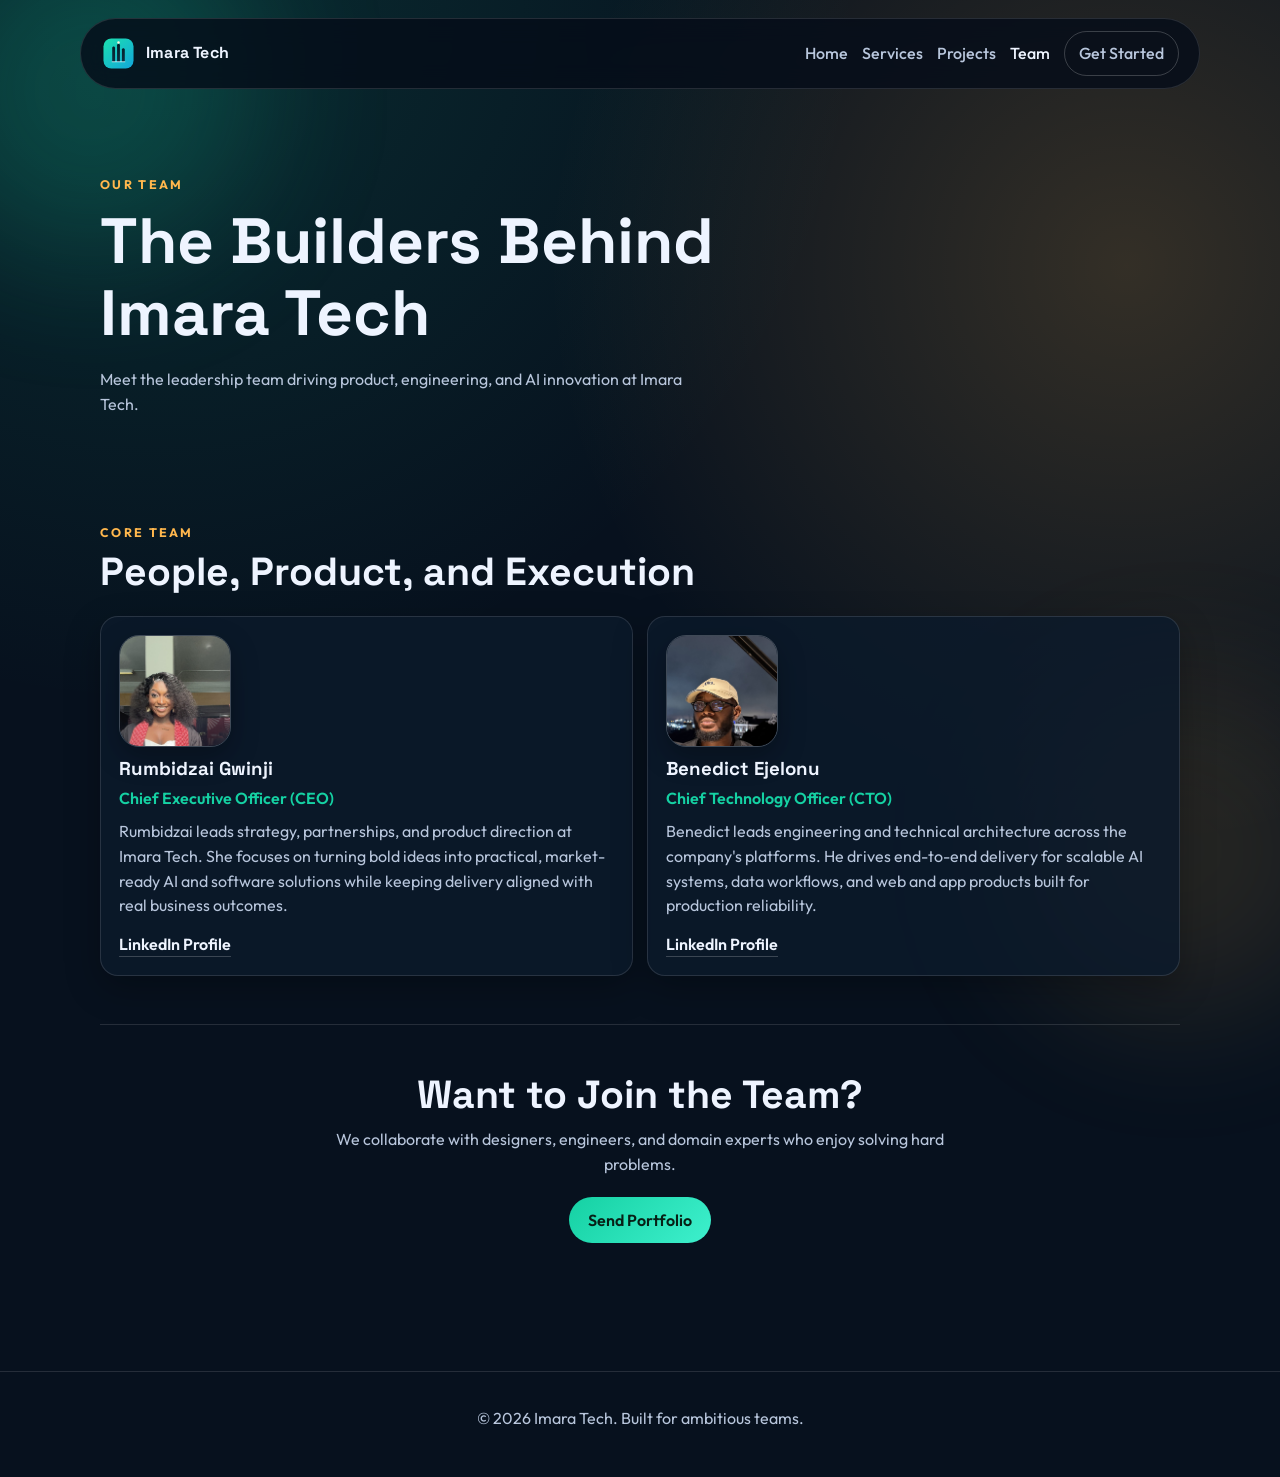
==== team.html @ db025b2d "initial site" ====
<!DOCTYPE html>
<html lang="en">
<head>
  <meta charset="UTF-8" />
  <meta name="viewport" content="width=device-width, initial-scale=1.0" />
  <title>Team | Imara Tech</title>
  <meta name="description" content="Meet the people building AI, software, and data solutions at Imara Tech." />
  <link rel="preconnect" href="https://fonts.googleapis.com" />
  <link rel="preconnect" href="https://fonts.gstatic.com" crossorigin />
  <link href="https://fonts.googleapis.com/css2?family=Outfit:wght@400;500;600;700;800&family=Space+Grotesk:wght@500;700&display=swap" rel="stylesheet" />
  <link rel="stylesheet" href="styles.css?v=20260306a" />
</head>
<body>
  <div class="bg-orb orb-a" aria-hidden="true"></div>
  <div class="bg-orb orb-b" aria-hidden="true"></div>

  <header class="site-header">
    <a href="index.html" class="brand">
      <span class="brand-mark">
        <img class="brand-mark-img" src="assets/logo/imara-mark.svg" alt="Imara Tech logo" />
      </span>
      <span class="brand-text">Imara Tech</span>
    </a>
    <button class="menu-btn" id="menu-btn" aria-label="Toggle navigation">Menu</button>
    <nav id="main-nav" class="main-nav">
      <a href="index.html#home">Home</a>
      <a href="index.html#services">Services</a>
      <a href="index.html#projects">Projects</a>
      <a href="team.html" class="active-link">Team</a>
      <a href="index.html#contact" class="nav-cta">Get Started</a>
    </nav>
  </header>

  <main>
    <section class="hero slim reveal">
      <p class="eyebrow">Our Team</p>
      <h1>The Builders Behind Imara Tech</h1>
      <p class="hero-copy">Meet the leadership team driving product, engineering, and AI innovation at Imara Tech.</p>
    </section>

    <section class="section reveal">
      <div class="section-head">
        <p class="eyebrow">Core Team</p>
        <h2>People, Product, and Execution</h2>
      </div>
      <div id="team-grid" class="team-grid"></div>
    </section>

    <section class="section cta reveal">
      <h2>Want to Join the Team?</h2>
      <p>We collaborate with designers, engineers, and domain experts who enjoy solving hard problems.</p>
      <a class="btn btn-primary" href="mailto:hello@imaratech.com">Send Portfolio</a>
    </section>
  </main>

  <footer class="site-footer">
    <p>&copy; <span id="year"></span> Imara Tech. Built for ambitious teams.</p>
  </footer>

  <script src="script.js?v=20260306a"></script>
</body>
</html>
---- styles.css ----
:root {
  --bg: #07111e;
  --bg-soft: #0f1e33;
  --surface: rgba(12, 26, 43, 0.82);
  --text: #eef4ff;
  --muted: #b8c6dc;
  --brand: #15d1a3;
  --brand-dark: #0cae88;
  --accent: #ffb74d;
  --line: rgba(255, 255, 255, 0.12);
  --max-width: 1120px;
  --radius: 18px;
  --shadow: 0 12px 35px rgba(0, 0, 0, 0.28);
}

* {
  box-sizing: border-box;
}

html {
  scroll-behavior: smooth;
}

body {
  margin: 0;
  font-family: "Outfit", sans-serif;
  background:
    radial-gradient(circle at 12% 0%, rgba(21, 209, 163, 0.14), transparent 38%),
    radial-gradient(circle at 88% 18%, rgba(255, 183, 77, 0.18), transparent 35%),
    var(--bg);
  color: var(--text);
  line-height: 1.55;
  overflow-x: hidden;
}

.bg-orb {
  position: fixed;
  width: 340px;
  height: 340px;
  border-radius: 50%;
  filter: blur(70px);
  z-index: -1;
  opacity: 0.5;
}

.orb-a {
  top: -80px;
  left: -80px;
  background: rgba(21, 209, 163, 0.38);
}

.orb-b {
  right: -70px;
  bottom: -120px;
  background: rgba(255, 183, 77, 0.24);
}

.site-header {
  max-width: var(--max-width);
  margin: 18px auto 0;
  padding: 12px 20px;
  border: 1px solid var(--line);
  border-radius: 999px;
  background: rgba(5, 13, 25, 0.82);
  backdrop-filter: blur(12px);
  display: flex;
  align-items: center;
  justify-content: space-between;
  gap: 16px;
  position: sticky;
  top: 10px;
  z-index: 30;
}

.brand {
  display: inline-flex;
  align-items: center;
  gap: 10px;
  text-decoration: none;
  color: var(--text);
  font-family: "Space Grotesk", sans-serif;
  font-weight: 700;
}

.brand-mark {
  width: 35px;
  height: 35px;
  border-radius: 10px;
  display: grid;
  place-items: center;
  overflow: hidden;
}

.brand-mark-img {
  width: 100%;
  height: 100%;
  display: block;
  object-fit: cover;
}

.brand-text {
  letter-spacing: 0.2px;
}

.main-nav {
  display: flex;
  align-items: center;
  gap: 14px;
}

.main-nav a {
  color: var(--muted);
  text-decoration: none;
  font-weight: 500;
  transition: color 0.25s ease;
}

.main-nav a:hover,
.main-nav a.active-link {
  color: var(--text);
}

.nav-cta {
  padding: 9px 14px;
  border-radius: 999px;
  border: 1px solid rgba(255, 255, 255, 0.2);
}

.menu-btn {
  display: none;
  border: 1px solid var(--line);
  background: rgba(255, 255, 255, 0.04);
  color: var(--text);
  border-radius: 10px;
  padding: 8px 12px;
  font-family: inherit;
}

main {
  max-width: var(--max-width);
  margin: 0 auto;
  padding: 30px 20px 80px;
}

.hero {
  padding: 80px 0 58px;
  max-width: 760px;
}

.hero.slim {
  padding-top: 56px;
}

.origin-note {
  margin: 0 0 14px;
  padding: 12px 14px;
  border: 1px solid rgba(255, 255, 255, 0.2);
  border-radius: 12px;
  background: rgba(255, 255, 255, 0.04);
  color: var(--muted);
  max-width: 720px;
}

.origin-note strong {
  color: var(--text);
}

.eyebrow {
  margin: 0;
  text-transform: uppercase;
  letter-spacing: 2.3px;
  color: var(--accent);
  font-size: 0.78rem;
  font-weight: 700;
}

h1,
h2,
h3 {
  font-family: "Space Grotesk", sans-serif;
  line-height: 1.12;
  margin: 0;
}

h1 {
  margin-top: 12px;
  font-size: clamp(2rem, 5vw, 4rem);
}

h2 {
  font-size: clamp(1.55rem, 3.2vw, 2.45rem);
}

.hero-copy {
  margin: 18px 0 0;
  color: var(--muted);
  max-width: 620px;
}

.typing-line {
  margin: 20px 0 0;
  font-size: 1.1rem;
  font-weight: 600;
}

#typed-service {
  color: var(--brand);
}

.cursor {
  animation: blink 0.95s step-end infinite;
  color: var(--brand);
}

@keyframes blink {
  50% {
    opacity: 0;
  }
}

.hero-actions {
  margin-top: 28px;
  display: flex;
  gap: 12px;
  flex-wrap: wrap;
}

.btn {
  display: inline-flex;
  align-items: center;
  justify-content: center;
  border-radius: 999px;
  text-decoration: none;
  padding: 11px 19px;
  font-weight: 600;
}

.btn-primary {
  color: #072016;
  background: linear-gradient(135deg, var(--brand), #3ef0cd);
}

.btn-primary:hover {
  background: linear-gradient(135deg, #0fcb9f, #2de0bf);
}

.btn-ghost {
  color: var(--text);
  border: 1px solid rgba(255, 255, 255, 0.25);
  background: rgba(255, 255, 255, 0.03);
}

.section {
  padding: 48px 0;
}

.section-head {
  margin-bottom: 22px;
}

.section-head h2 {
  margin-top: 8px;
}

.card {
  border: 1px solid var(--line);
  background: var(--surface);
  border-radius: var(--radius);
  box-shadow: var(--shadow);
}

.service-grid {
  display: grid;
  grid-template-columns: repeat(auto-fit, minmax(220px, 1fr));
  gap: 14px;
}

.service-card {
  padding: 20px;
  transition: transform 0.25s ease, border-color 0.25s ease;
  transform-style: preserve-3d;
}

.service-card h3 {
  margin-bottom: 8px;
  color: var(--text);
}

.service-card p {
  margin: 0;
  color: var(--muted);
}

.service-card:hover {
  border-color: rgba(21, 209, 163, 0.56);
}

.stats {
  display: grid;
  grid-template-columns: repeat(auto-fit, minmax(180px, 1fr));
  gap: 14px;
}

.stat {
  padding: 22px;
  text-align: center;
}

.counter {
  display: block;
  font-family: "Space Grotesk", sans-serif;
  font-size: 2rem;
  font-weight: 700;
  color: var(--brand);
}

.stat p {
  margin: 5px 0 0;
  color: var(--muted);
}

.testimonial-wrap {
  display: grid;
  grid-template-columns: auto 1fr auto;
  align-items: center;
  gap: 12px;
  padding: 20px;
}

.slide {
  min-height: 190px;
}

.slide h3 {
  margin-bottom: 7px;
}

.project-meta {
  margin: 0;
  color: var(--brand);
  font-weight: 600;
}

blockquote {
  margin: 16px 0 0;
  padding-left: 14px;
  border-left: 3px solid rgba(255, 255, 255, 0.2);
  color: var(--text);
}

.quote-author {
  margin-top: 10px;
  color: var(--muted);
}

.project-link-wrap {
  margin: 16px 0 0;
}

.project-link {
  display: inline-flex;
  text-decoration: none;
  border-radius: 999px;
  border: 1px solid rgba(255, 255, 255, 0.25);
  color: var(--text);
  padding: 8px 14px;
  font-weight: 600;
  transition: border-color 0.2s ease, color 0.2s ease, transform 0.2s ease;
}

.project-link:hover {
  color: var(--brand);
  border-color: rgba(21, 209, 163, 0.56);
  transform: translateY(-1px);
}

.slider-btn {
  border: 1px solid var(--line);
  background: rgba(255, 255, 255, 0.04);
  color: var(--text);
  width: 38px;
  height: 38px;
  border-radius: 50%;
  cursor: pointer;
}

.slider-dots {
  margin-top: 14px;
  display: flex;
  gap: 8px;
  justify-content: center;
}

.dot {
  width: 9px;
  height: 9px;
  border-radius: 50%;
  background: rgba(255, 255, 255, 0.32);
  border: none;
  cursor: pointer;
}

.dot.active {
  background: var(--brand);
}

.team-grid {
  display: grid;
  grid-template-columns: repeat(auto-fit, minmax(230px, 1fr));
  gap: 14px;
}

.team-card {
  padding: 18px;
}

.avatar-wrap {
  width: 112px;
  height: 112px;
  margin-bottom: 12px;
}

.avatar-photo {
  width: 100%;
  height: 100%;
  border-radius: 20px;
  object-fit: cover;
  border: 1px solid rgba(255, 255, 255, 0.22);
  box-shadow: 0 10px 28px rgba(0, 0, 0, 0.28);
}

.avatar {
  width: 100%;
  height: 100%;
  border-radius: 20px;
  background: linear-gradient(135deg, rgba(21, 209, 163, 0.88), rgba(255, 183, 77, 0.88));
  display: grid;
  place-items: center;
  color: #062018;
  font-weight: 700;
  font-family: "Space Grotesk", sans-serif;
}

.team-role {
  margin: 6px 0 8px;
  color: var(--brand);
  font-weight: 600;
}

.team-bio {
  margin: 0;
  color: var(--muted);
}

.team-link-wrap {
  margin: 14px 0 0;
}

.team-link {
  color: var(--text);
  text-decoration: none;
  font-weight: 600;
  border-bottom: 1px solid rgba(255, 255, 255, 0.2);
  padding-bottom: 2px;
}

.team-link:hover {
  color: var(--brand);
}

.cta {
  text-align: center;
  border-top: 1px solid var(--line);
}

.cta h2 {
  margin-bottom: 10px;
}

.cta p {
  color: var(--muted);
  margin: 0 auto 20px;
  max-width: 680px;
}

.site-footer {
  border-top: 1px solid var(--line);
  text-align: center;
  padding: 18px 20px 30px;
  color: var(--muted);
}

.reveal {
  opacity: 0;
  transform: translateY(28px);
  transition: opacity 0.65s ease, transform 0.65s ease;
}

.reveal.visible {
  opacity: 1;
  transform: translateY(0);
}

@media (max-width: 860px) {
  .menu-btn {
    display: inline-flex;
  }

  .main-nav {
    position: absolute;
    top: 64px;
    left: 12px;
    right: 12px;
    border: 1px solid var(--line);
    border-radius: 16px;
    background: rgba(5, 13, 25, 0.96);
    padding: 12px;
    flex-direction: column;
    align-items: stretch;
    display: none;
  }

  .main-nav.open {
    display: flex;
  }

  .main-nav a {
    padding: 8px;
  }

  .nav-cta {
    text-align: center;
  }

  .site-header {
    border-radius: 16px;
    align-items: flex-start;
  }

  .brand-text {
    font-size: 0.95rem;
  }

  .hero {
    padding-top: 44px;
  }

  .testimonial-wrap {
    grid-template-columns: 1fr;
    text-align: left;
  }

  .slider-btn {
    justify-self: start;
  }
}
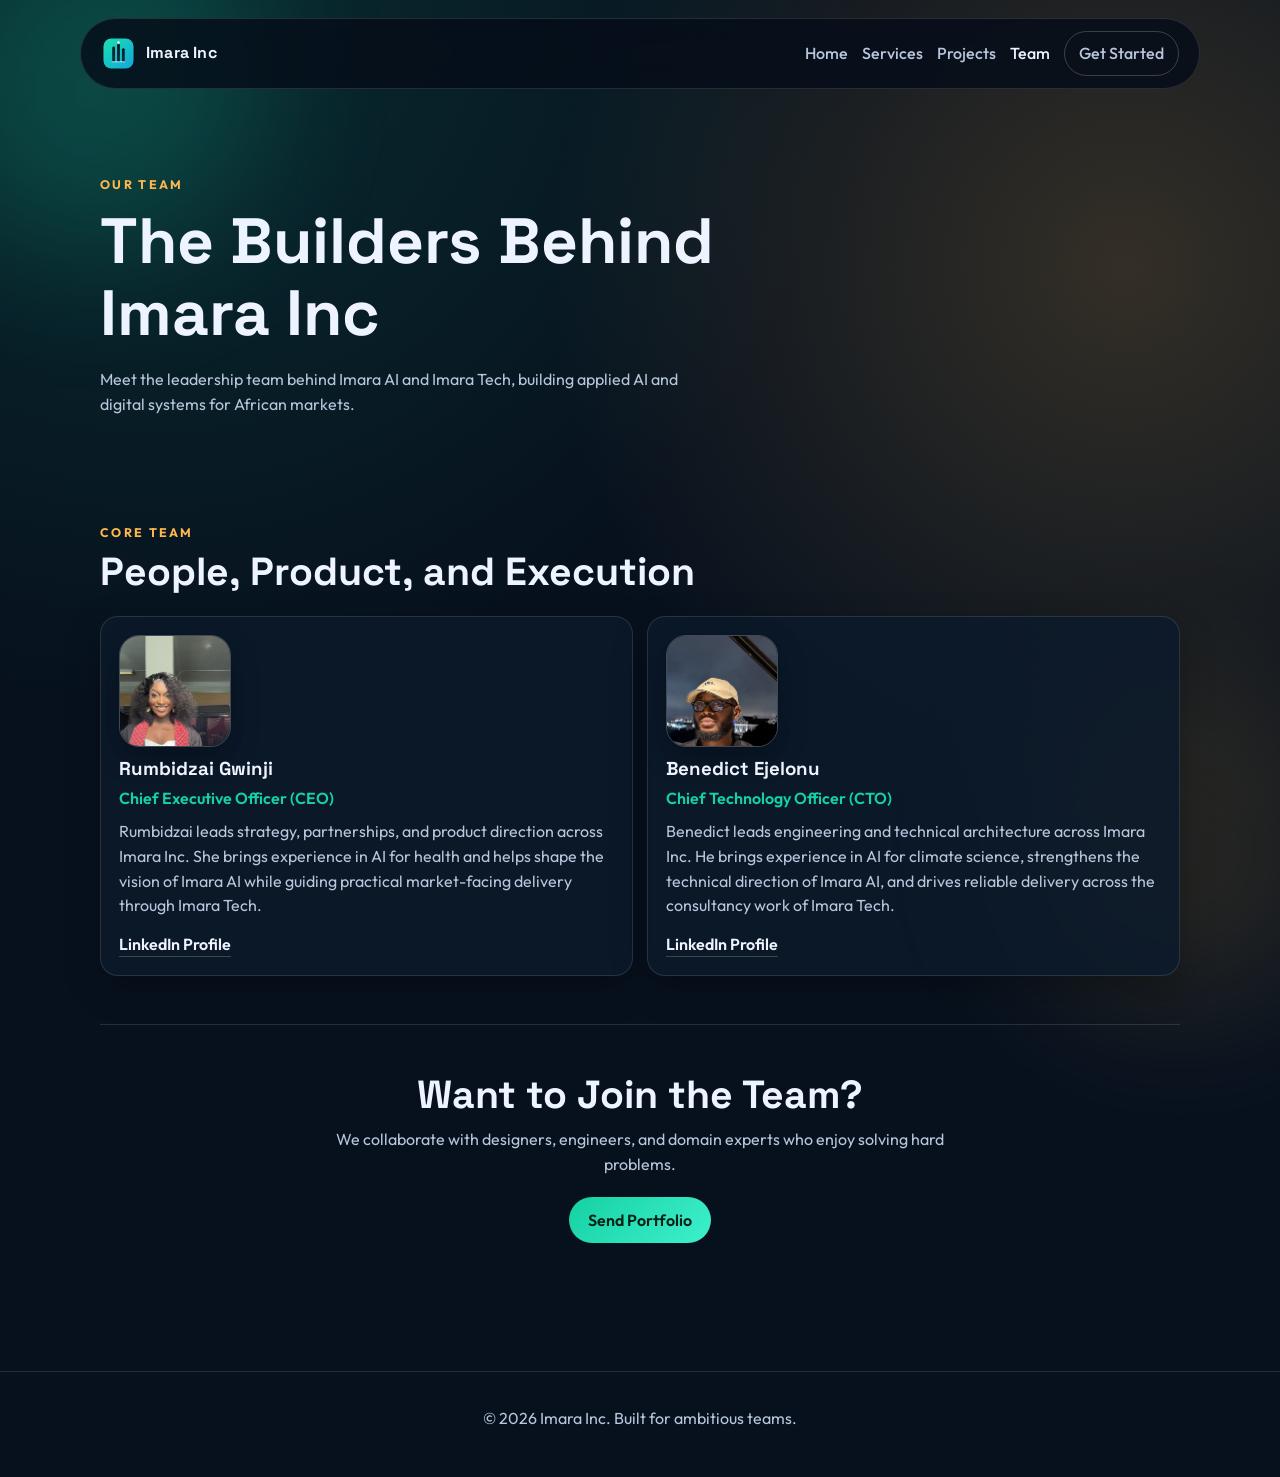
==== commit 92e38885: "Rebrand site as Imara Inc with AI and Tech arms" ====
--- a/team.html
+++ b/team.html
@@ -3,8 +3,8 @@
 <head>
   <meta charset="UTF-8" />
   <meta name="viewport" content="width=device-width, initial-scale=1.0" />
-  <title>Team | Imara Tech</title>
-  <meta name="description" content="Meet the people building AI, software, and data solutions at Imara Tech." />
+  <title>Team | Imara Inc</title>
+  <meta name="description" content="Meet the people leading Imara Inc across Imara AI and Imara Tech." />
   <link rel="preconnect" href="https://fonts.googleapis.com" />
   <link rel="preconnect" href="https://fonts.gstatic.com" crossorigin />
   <link href="https://fonts.googleapis.com/css2?family=Outfit:wght@400;500;600;700;800&family=Space+Grotesk:wght@500;700&display=swap" rel="stylesheet" />
@@ -17,9 +17,9 @@
   <header class="site-header">
     <a href="index.html" class="brand">
       <span class="brand-mark">
-        <img class="brand-mark-img" src="assets/logo/imara-mark.svg" alt="Imara Tech logo" />
+        <img class="brand-mark-img" src="assets/logo/imara-mark.svg" alt="Imara Inc logo" />
       </span>
-      <span class="brand-text">Imara Tech</span>
+      <span class="brand-text">Imara Inc</span>
     </a>
     <button class="menu-btn" id="menu-btn" aria-label="Toggle navigation">Menu</button>
     <nav id="main-nav" class="main-nav">
@@ -34,8 +34,8 @@
   <main>
     <section class="hero slim reveal">
       <p class="eyebrow">Our Team</p>
-      <h1>The Builders Behind Imara Tech</h1>
-      <p class="hero-copy">Meet the leadership team driving product, engineering, and AI innovation at Imara Tech.</p>
+      <h1>The Builders Behind Imara Inc</h1>
+      <p class="hero-copy">Meet the leadership team behind Imara AI and Imara Tech, building applied AI and digital systems for African markets.</p>
     </section>
 
     <section class="section reveal">
@@ -54,7 +54,7 @@
   </main>
 
   <footer class="site-footer">
-    <p>&copy; <span id="year"></span> Imara Tech. Built for ambitious teams.</p>
+    <p>&copy; <span id="year"></span> Imara Inc. Built for ambitious teams.</p>
   </footer>
 
   <script src="script.js?v=20260306a"></script>
--- a/styles.css
+++ b/styles.css
@@ -197,6 +197,13 @@
   max-width: 620px;
 }
 
+.mission-note {
+  margin: 14px 0 0;
+  max-width: 680px;
+  color: var(--text);
+  font-weight: 500;
+}
+
 .typing-line {
   margin: 20px 0 0;
   font-size: 1.1rem;
@@ -260,6 +267,12 @@
 
 .section-head h2 {
   margin-top: 8px;
+}
+
+.section-copy {
+  margin: 12px 0 0;
+  max-width: 760px;
+  color: var(--muted);
 }
 
 .card {
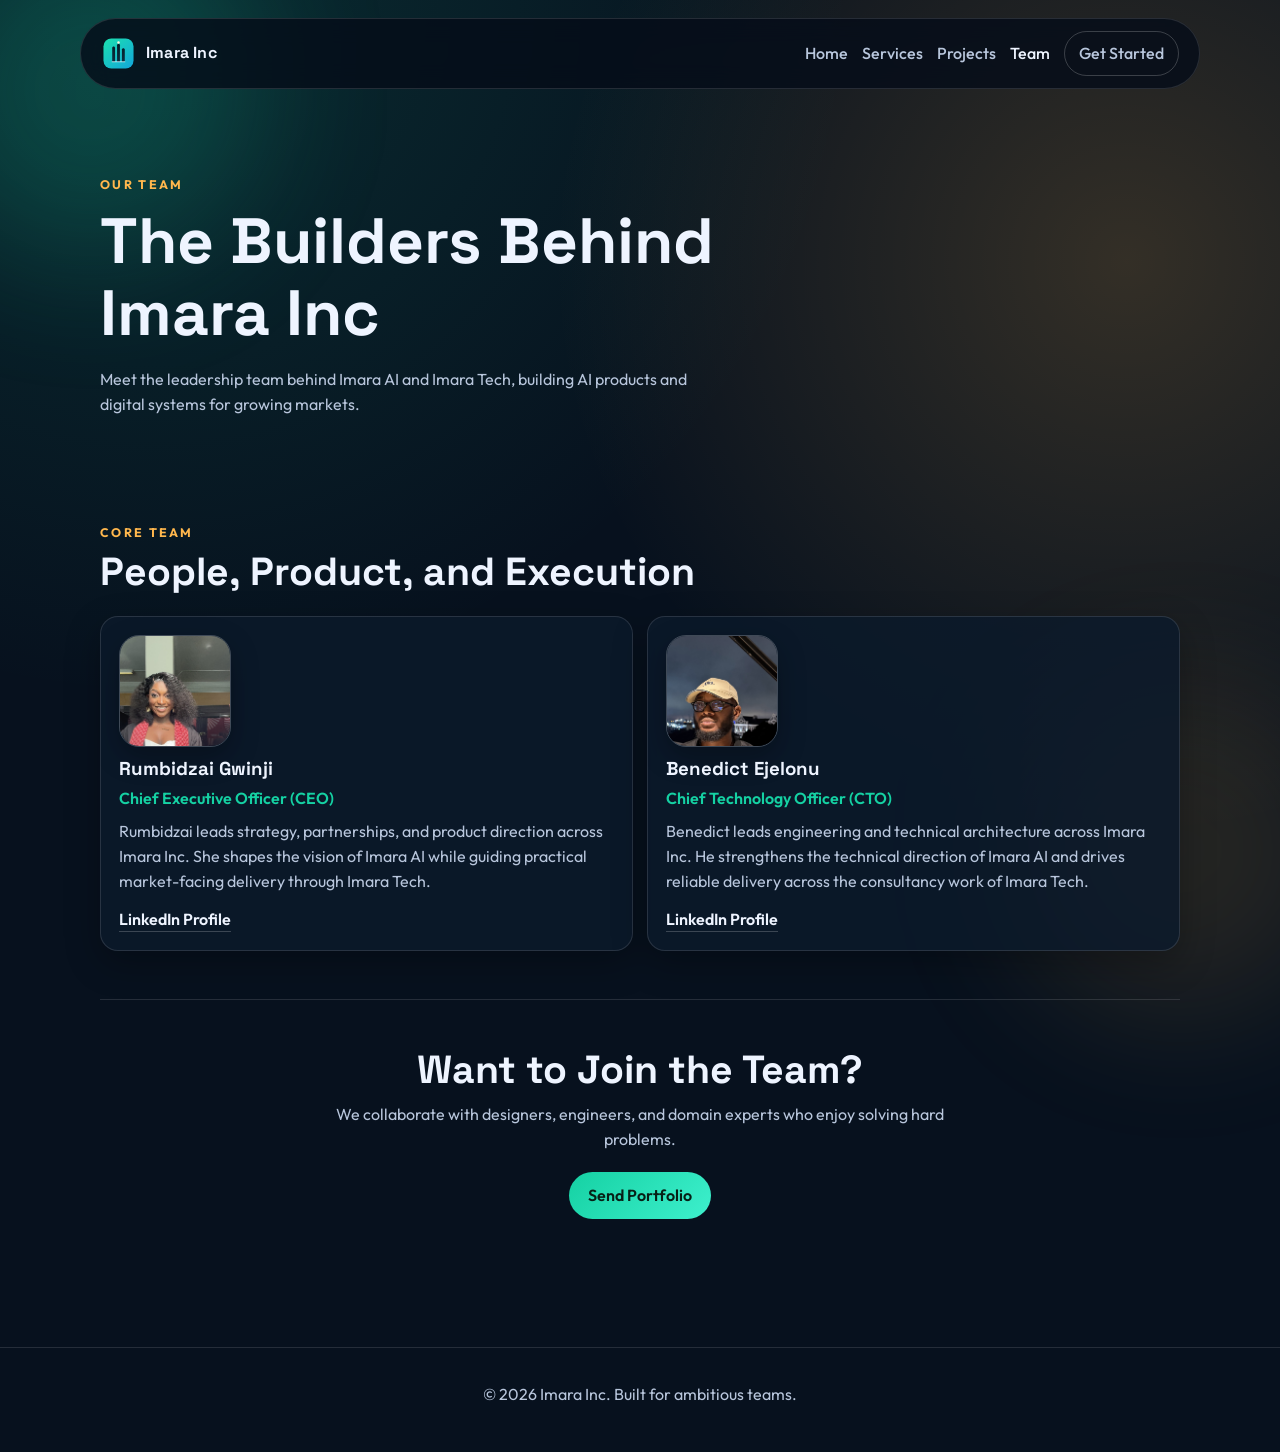
==== commit 19097b15: "Remove issue and research-related website copy" ====
--- a/team.html
+++ b/team.html
@@ -35,7 +35,7 @@
     <section class="hero slim reveal">
       <p class="eyebrow">Our Team</p>
       <h1>The Builders Behind Imara Inc</h1>
-      <p class="hero-copy">Meet the leadership team behind Imara AI and Imara Tech, building applied AI and digital systems for African markets.</p>
+      <p class="hero-copy">Meet the leadership team behind Imara AI and Imara Tech, building AI products and digital systems for growing markets.</p>
     </section>
 
     <section class="section reveal">
